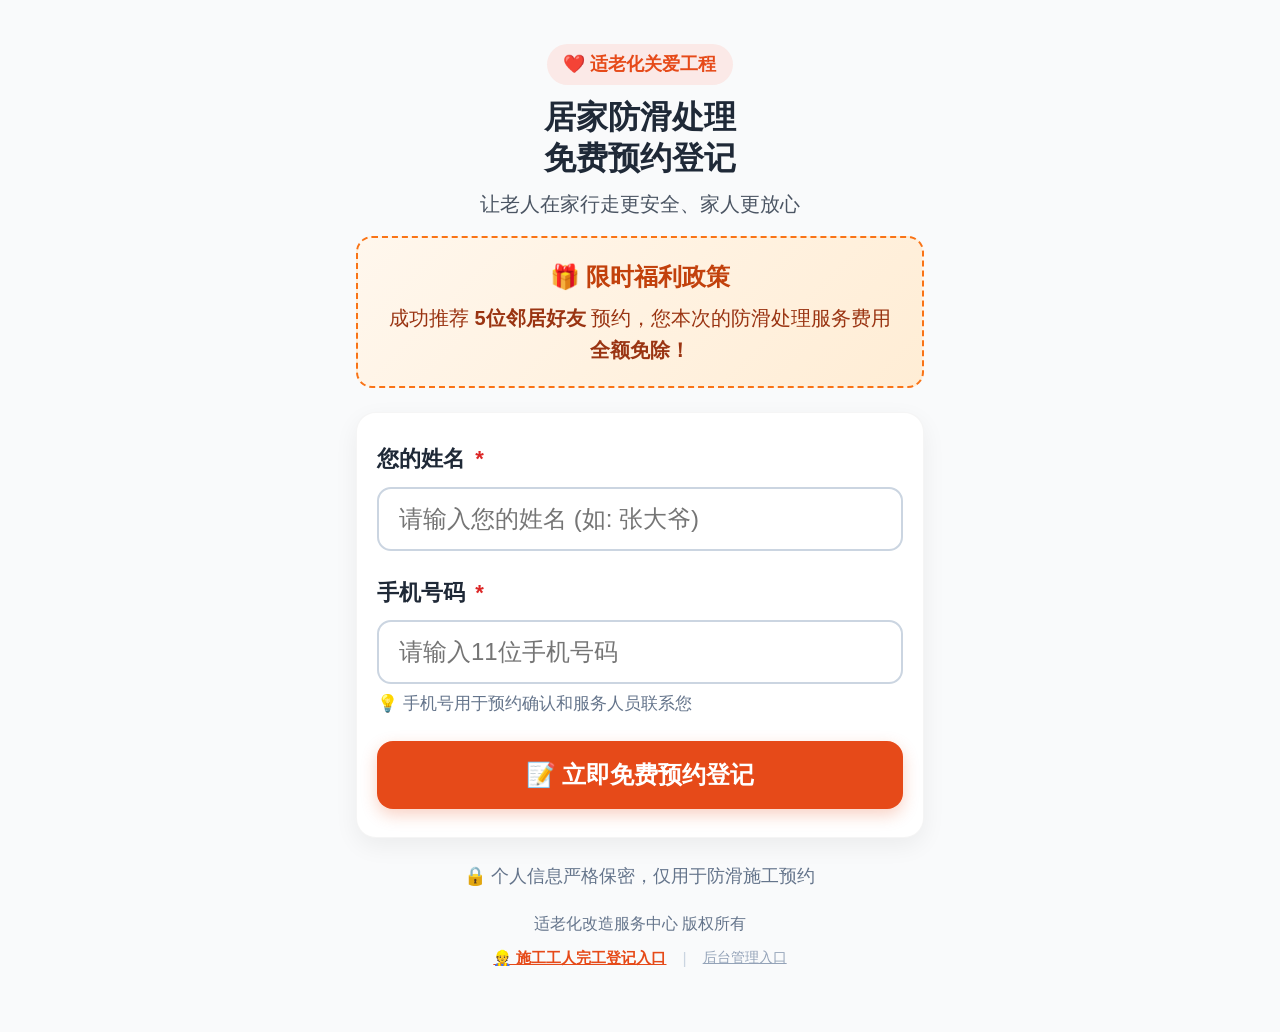
==== index.html @ c946c802 "Initial commit: 适老化改造扫码登记与转介绍系统全套代码" ====
<!DOCTYPE html>
<html lang="zh-CN">
<head>
  <meta charset="UTF-8">
  <meta name="viewport" content="width=device-width, initial-scale=1.0, maximum-scale=1.0, user-scalable=no">
  <title>适老化改造 · 卫生间防滑处理预约登记</title>
  <link rel="stylesheet" href="css/style.css">
</head>
<body>
  <div class="container">
    <header>
      <div class="brand-badge">❤️ 适老化关爱工程</div>
      <h1>居家防滑处理<br>免费预约登记</h1>
      <p class="subtitle">让老人在家行走更安全、家人更放心</p>
    </header>

    <main>
      <!-- 特权福利提示卡片 -->
      <div class="benefit-banner">
        <div class="benefit-title">🎁 限时福利政策</div>
        <div class="benefit-desc">成功推荐 <strong>5位邻居好友</strong> 预约，您本次的防滑处理服务费用 <strong>全额免除！</strong></div>
      </div>

      <!-- 极简登记卡片 -->
      <div class="card">
        <form id="registerForm" onsubmit="handleRegister(event)">
          <div class="form-group">
            <label for="userName">您的姓名 <span class="required">*</span></label>
            <input 
              type="text" 
              id="userName" 
              class="input-control" 
              placeholder="请输入您的姓名 (如: 张大爷)" 
              required 
              autocomplete="name"
            >
          </div>

          <div class="form-group">
            <label for="userPhone">手机号码 <span class="required">*</span></label>
            <input 
              type="tel" 
              id="userPhone" 
              class="input-control" 
              placeholder="请输入11位手机号码" 
              pattern="[0-9]{11}"
              maxlength="11"
              required 
              autocomplete="tel"
            >
            <div class="input-hint">💡 手机号用于预约确认和服务人员联系您</div>
          </div>

          <button type="submit" class="btn btn-primary" id="submitBtn">
            <span>📝 立即免费预约登记</span>
          </button>
        </form>
      </div>

      <!-- 微信极简提示 -->
      <div style="text-align: center; color: #64748b; font-size: 18px; margin-top: 10px;">
        <p>🔒 个人信息严格保密，仅用于防滑施工预约</p>
      </div>
    </main>

    <footer>
      <p>适老化改造服务中心 版权所有</p>
      <p style="margin-top: 10px; display: flex; justify-content: center; gap: 16px;">
        <a href="worker.html" style="color: var(--primary); font-size: 15px; font-weight: bold; text-decoration: underline;">👷 施工工人完工登记入口</a>
        <span style="color: #cbd5e1;">|</span>
        <a href="admin.html" style="color: #94a3b8; font-size: 14px; text-decoration: underline;">后台管理入口</a>
      </p>
    </footer>
  </div>

  <script src="js/supabase-config.js"></script>
  <script src="js/app.js"></script>
</body>
</html>
---- css/style.css ----
/* 适老化核心样式库 - 特大字号、高对比度、极简响应式 */
:root {
  --primary: #e64a19;
  --primary-hover: #d84315;
  --primary-light: #fbe9e7;
  --secondary: #2e7d32;
  --secondary-hover: #1b5e20;
  --secondary-light: #e8f5e9;
  --text-dark: #1f2937;
  --text-muted: #4b5563;
  --bg-light: #f9fafb;
  --card-bg: #ffffff;
  --border-color: #e5e7eb;
  --success: #16a34a;
  --warning: #ea580c;
  --font-base: 22px;
}

* {
  box-sizing: border-box;
  margin: 0;
  padding: 0;
  -webkit-tap-highlight-color: transparent;
}

body {
  font-family: -apple-system, BlinkMacSystemFont, "PingFang SC", "Hiragino Sans GB", "Microsoft YaHei", "Helvetica Neue", Helvetica, Arial, sans-serif;
  font-size: var(--font-base);
  line-height: 1.6;
  color: var(--text-dark);
  background-color: var(--bg-light);
  min-height: 100vh;
  display: flex;
  flex-direction: column;
  justify-content: space-between;
}

.container {
  max-width: 600px;
  width: 100%;
  margin: 0 auto;
  padding: 20px 16px 40px 16px;
}

/* 适老化大标题 */
header {
  text-align: center;
  padding: 24px 16px 16px;
}

.brand-badge {
  display: inline-block;
  background-color: var(--primary-light);
  color: var(--primary);
  font-size: 18px;
  font-weight: bold;
  padding: 6px 16px;
  border-radius: 30px;
  margin-bottom: 12px;
}

h1 {
  font-size: 32px;
  color: var(--text-dark);
  font-weight: 800;
  line-height: 1.3;
  margin-bottom: 8px;
}

.subtitle {
  font-size: 20px;
  color: var(--text-muted);
}

/* 优雅通俗卡片 */
.card {
  background: var(--card-bg);
  border-radius: 20px;
  padding: 28px 20px;
  box-shadow: 0 8px 24px rgba(0, 0, 0, 0.06);
  border: 1px solid rgba(0,0,0,0.04);
  margin-bottom: 24px;
}

/* 适老化大输入框 */
.form-group {
  margin-bottom: 24px;
}

.form-group label {
  display: block;
  font-size: 22px;
  font-weight: 700;
  margin-bottom: 10px;
  color: var(--text-dark);
}

.form-group label .required {
  color: #dc2626;
  margin-left: 4px;
}

.input-control {
  width: 100%;
  height: 64px;
  font-size: 24px;
  padding: 12px 20px;
  border: 2px solid #cbd5e1;
  border-radius: 14px;
  background-color: #fff;
  color: #0f172a;
  outline: none;
  transition: border-color 0.2s, box-shadow 0.2s;
}

.input-control:focus {
  border-color: var(--primary);
  box-shadow: 0 0 0 4px rgba(230, 74, 25, 0.15);
}

.input-hint {
  font-size: 17px;
  color: #64748b;
  margin-top: 6px;
}

/* 超大醒目按钮 */
.btn {
  display: flex;
  align-items: center;
  justify-content: center;
  gap: 10px;
  width: 100%;
  height: 68px;
  font-size: 24px;
  font-weight: 800;
  border: none;
  border-radius: 16px;
  cursor: pointer;
  text-decoration: none;
  transition: transform 0.1s active, background-color 0.2s;
  box-shadow: 0 6px 16px rgba(230, 74, 25, 0.25);
}

.btn-primary {
  background-color: var(--primary);
  color: #ffffff;
}

.btn-primary:active {
  background-color: var(--primary-hover);
  transform: scale(0.98);
}

.btn-secondary {
  background-color: var(--secondary);
  color: #ffffff;
  box-shadow: 0 6px 16px rgba(46, 125, 50, 0.25);
}

.btn-secondary:active {
  background-color: var(--secondary-hover);
  transform: scale(0.98);
}

.btn-outline {
  background-color: transparent;
  border: 2px solid var(--primary);
  color: var(--primary);
  box-shadow: none;
}

/* 福利/提示条 */
.benefit-banner {
  background: linear-gradient(135deg, #fff7ed 0%, #ffedd5 100%);
  border: 2px dashed #f97316;
  border-radius: 16px;
  padding: 20px;
  margin-bottom: 24px;
  text-align: center;
}

.benefit-title {
  font-size: 24px;
  font-weight: bold;
  color: #c2410c;
  margin-bottom: 6px;
}

.benefit-desc {
  font-size: 20px;
  color: #9a3412;
}

/* 推荐进度指示器 */
.progress-box {
  background: #f8fafc;
  border-radius: 16px;
  padding: 20px;
  margin-bottom: 24px;
  border: 1px solid #e2e8f0;
}

.progress-header {
  display: flex;
  justify-content: space-between;
  align-items: center;
  margin-bottom: 12px;
}

.progress-title {
  font-size: 22px;
  font-weight: bold;
}

.progress-status {
  font-size: 22px;
  font-weight: bold;
  color: var(--primary);
}

.progress-bar-bg {
  width: 100%;
  height: 24px;
  background-color: #e2e8f0;
  border-radius: 12px;
  overflow: hidden;
}

.progress-bar-fill {
  height: 100%;
  background: linear-gradient(90deg, #f97316 0%, #22c55e 100%);
  border-radius: 12px;
  transition: width 0.5s ease;
}

/* 状态徽章 */
.badge-free {
  background-color: #dcfce7;
  color: #15803d;
  font-size: 22px;
  padding: 8px 16px;
  border-radius: 30px;
  font-weight: bold;
  display: inline-block;
  border: 1px solid #86efac;
}

.badge-pending {
  background-color: #fef3c7;
  color: #b45309;
  font-size: 20px;
  padding: 6px 14px;
  border-radius: 30px;
  font-weight: bold;
  display: inline-block;
}

/* 推荐好友列表 */
.referral-list {
  list-style: none;
  margin-top: 16px;
}

.referral-item {
  display: flex;
  justify-content: space-between;
  align-items: center;
  padding: 14px 16px;
  background: #ffffff;
  border: 1px solid #e2e8f0;
  border-radius: 12px;
  margin-bottom: 10px;
  font-size: 20px;
}

.referral-name {
  font-weight: bold;
}

.referral-date {
  color: #64748b;
  font-size: 17px;
}

/* 二维码生成区域 / 弹窗 */
.modal-overlay {
  position: fixed;
  top: 0; left: 0; right: 0; bottom: 0;
  background: rgba(0,0,0,0.65);
  display: flex;
  align-items: center;
  justify-content: center;
  z-index: 1000;
  padding: 20px;
  opacity: 0;
  pointer-events: none;
  transition: opacity 0.3s ease;
}

.modal-overlay.active {
  opacity: 1;
  pointer-events: auto;
}

.modal-content {
  background: #fff;
  border-radius: 24px;
  padding: 32px 24px;
  max-width: 480px;
  width: 100%;
  text-align: center;
  box-shadow: 0 20px 25px -5px rgba(0, 0, 0, 0.2);
}

.qrcode-box {
  display: flex;
  justify-content: center;
  align-items: center;
  margin: 20px 0;
  padding: 16px;
  background: #f8fafc;
  border-radius: 16px;
  border: 1px solid #cbd5e1;
}

.qrcode-box img, .qrcode-box canvas {
  max-width: 220px;
  height: auto;
}

/* 页脚 */
footer {
  text-align: center;
  color: #64748b;
  font-size: 16px;
  padding: 20px 0;
}

/* 后台管理专属样式 */
.admin-header {
  background: #1e293b;
  color: #fff;
  padding: 20px;
  display: flex;
  justify-content: space-between;
  align-items: center;
  flex-wrap: wrap;
  gap: 12px;
}

.admin-title {
  font-size: 24px;
  font-weight: bold;
}

.admin-stats {
  display: grid;
  grid-template-columns: repeat(auto-fit, minmax(200px, 1fr));
  gap: 16px;
  margin-bottom: 24px;
}

.stat-card {
  background: #fff;
  padding: 20px;
  border-radius: 16px;
  box-shadow: 0 4px 12px rgba(0,0,0,0.05);
  border: 1px solid #e2e8f0;
}

.stat-number {
  font-size: 36px;
  font-weight: bold;
  color: var(--primary);
}

.stat-label {
  font-size: 18px;
  color: #64748b;
}

.data-table {
  width: 100%;
  border-collapse: collapse;
  background: #fff;
  border-radius: 12px;
  overflow: hidden;
  box-shadow: 0 4px 12px rgba(0,0,0,0.05);
  font-size: 18px;
}

.data-table th, .data-table td {
  padding: 14px 16px;
  text-align: left;
  border-bottom: 1px solid #e2e8f0;
}

.data-table th {
  background-color: #f1f5f9;
  font-weight: bold;
  color: #334155;
}

.data-table tr:hover {
  background-color: #f8fafc;
}

/* 浮动微信分享提示框 */
.share-guide {
  position: fixed;
  top: 10px;
  right: 20px;
  color: white;
  z-index: 1001;
  text-align: right;
  font-size: 22px;
  font-weight: bold;
  pointer-events: none;
}

.share-arrow {
  font-size: 40px;
  line-height: 1;
}
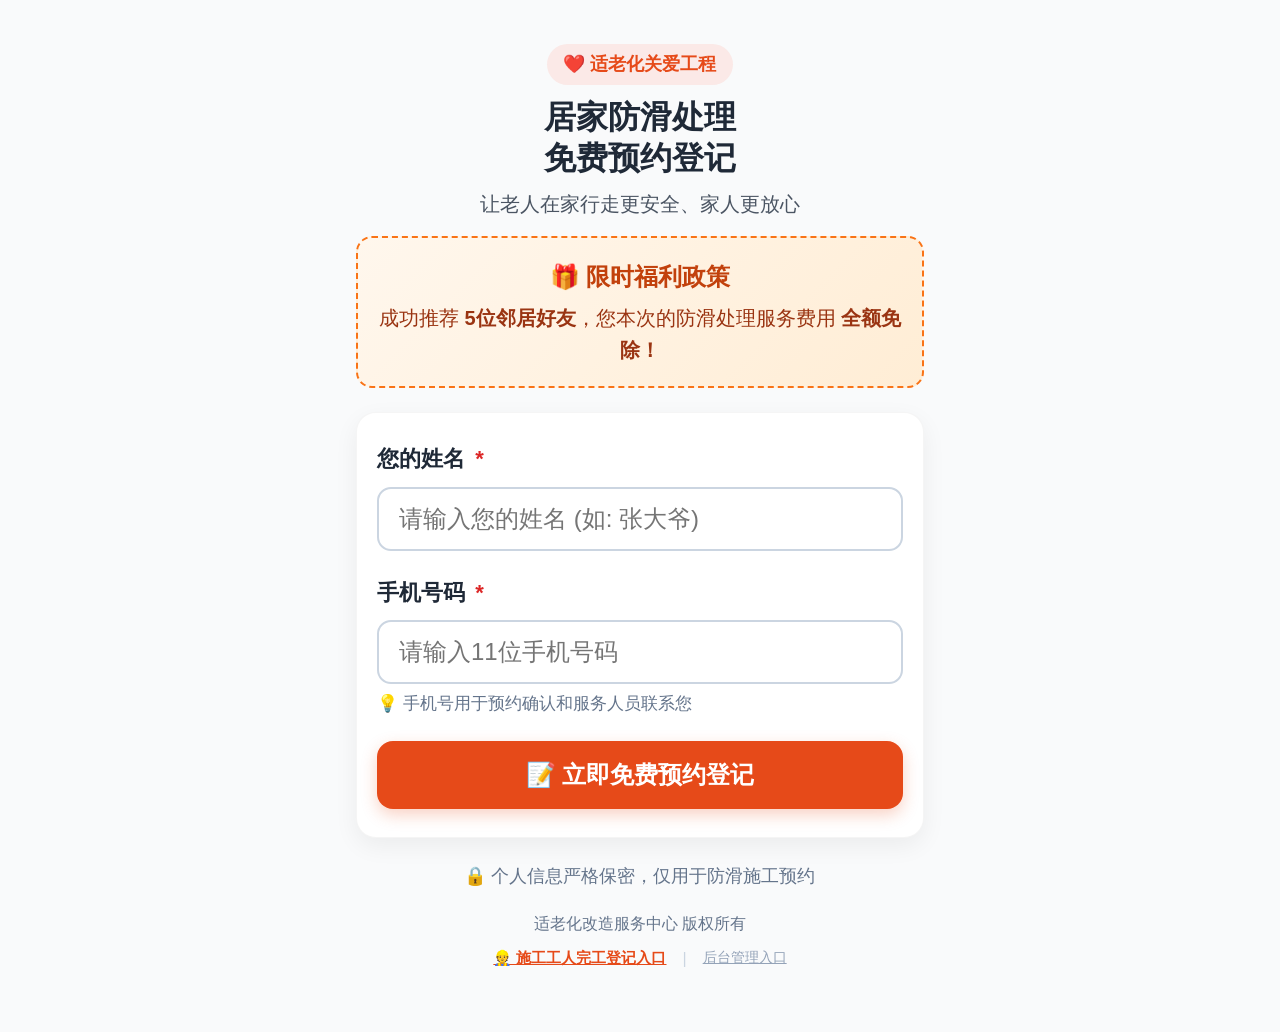
==== commit 81bd01fc: "修正首页文案：移除福利卡片中的'预约'两字" ====
--- a/index.html
+++ b/index.html
@@ -18,7 +18,7 @@
       <!-- 特权福利提示卡片 -->
       <div class="benefit-banner">
         <div class="benefit-title">🎁 限时福利政策</div>
-        <div class="benefit-desc">成功推荐 <strong>5位邻居好友</strong> 预约，您本次的防滑处理服务费用 <strong>全额免除！</strong></div>
+        <div class="benefit-desc">成功推荐 <strong>5位邻居好友</strong>，您本次的防滑处理服务费用 <strong>全额免除！</strong></div>
       </div>
 
       <!-- 极简登记卡片 -->
